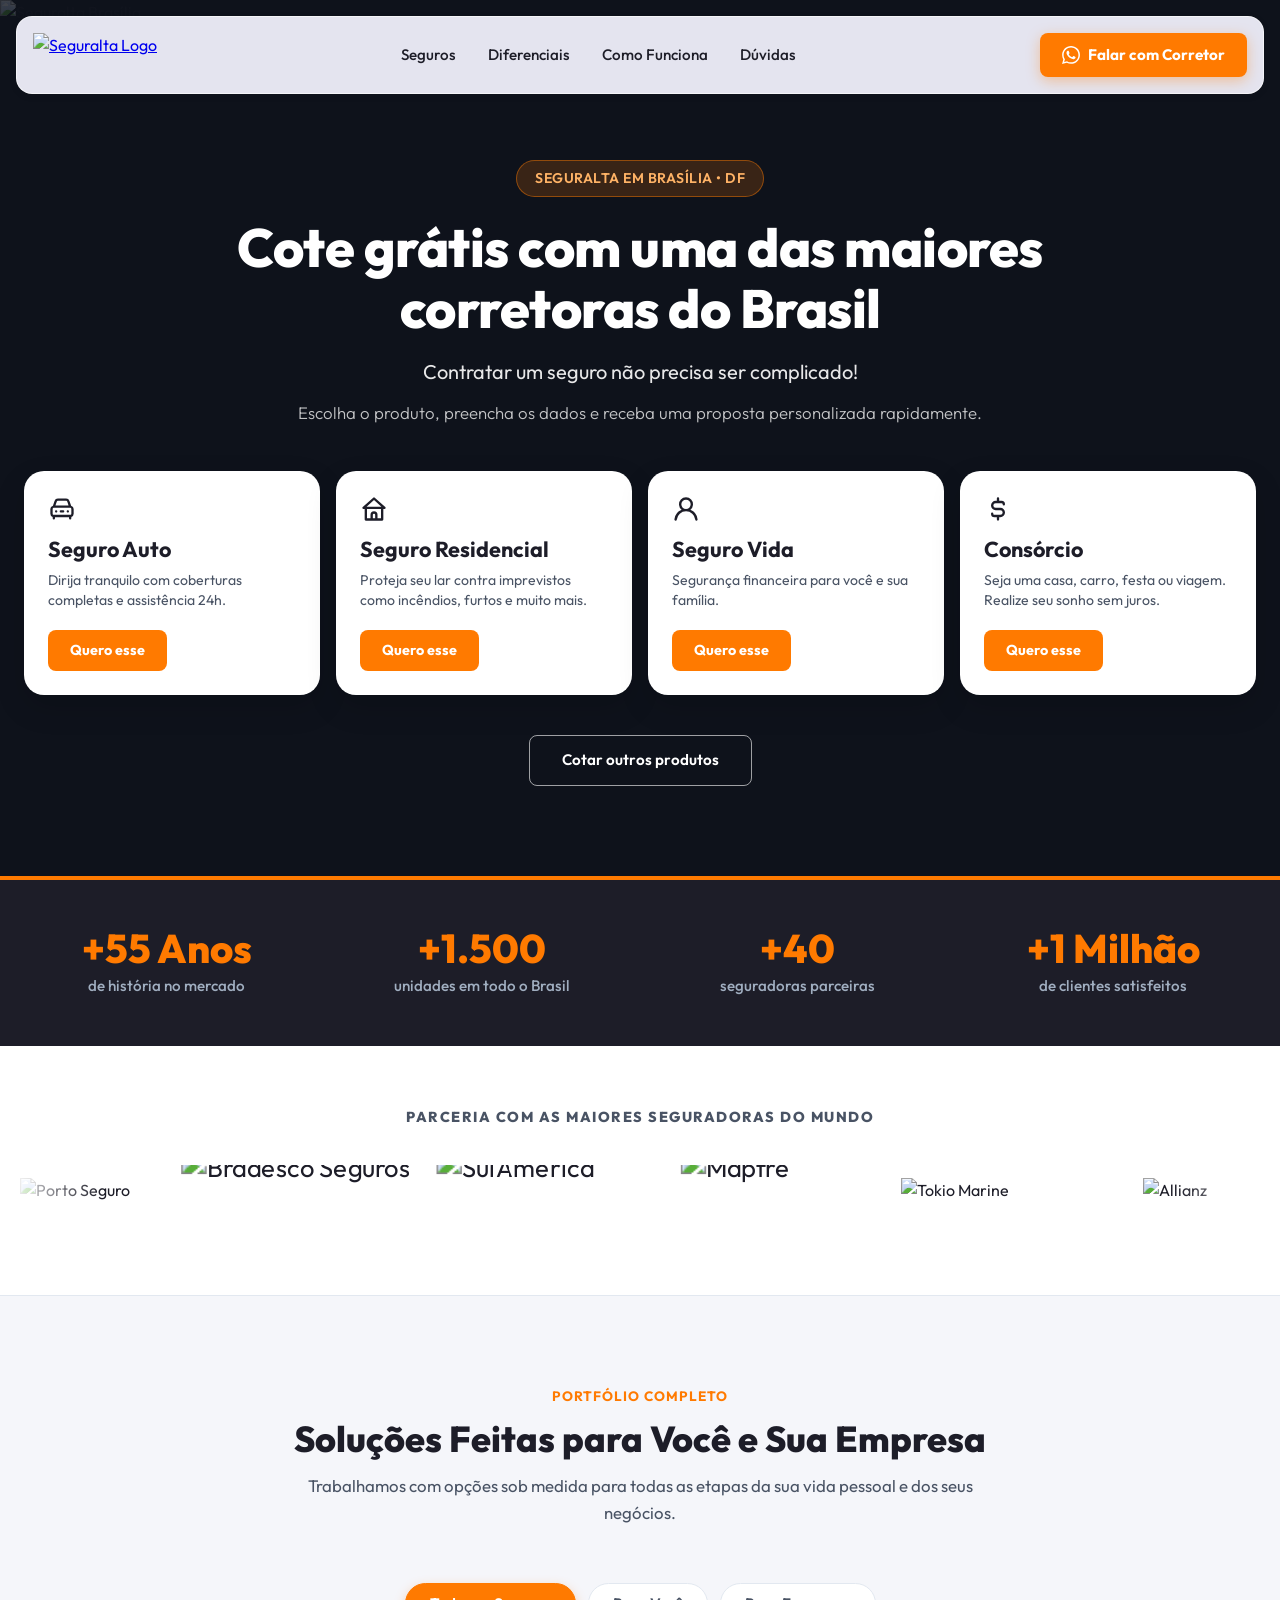
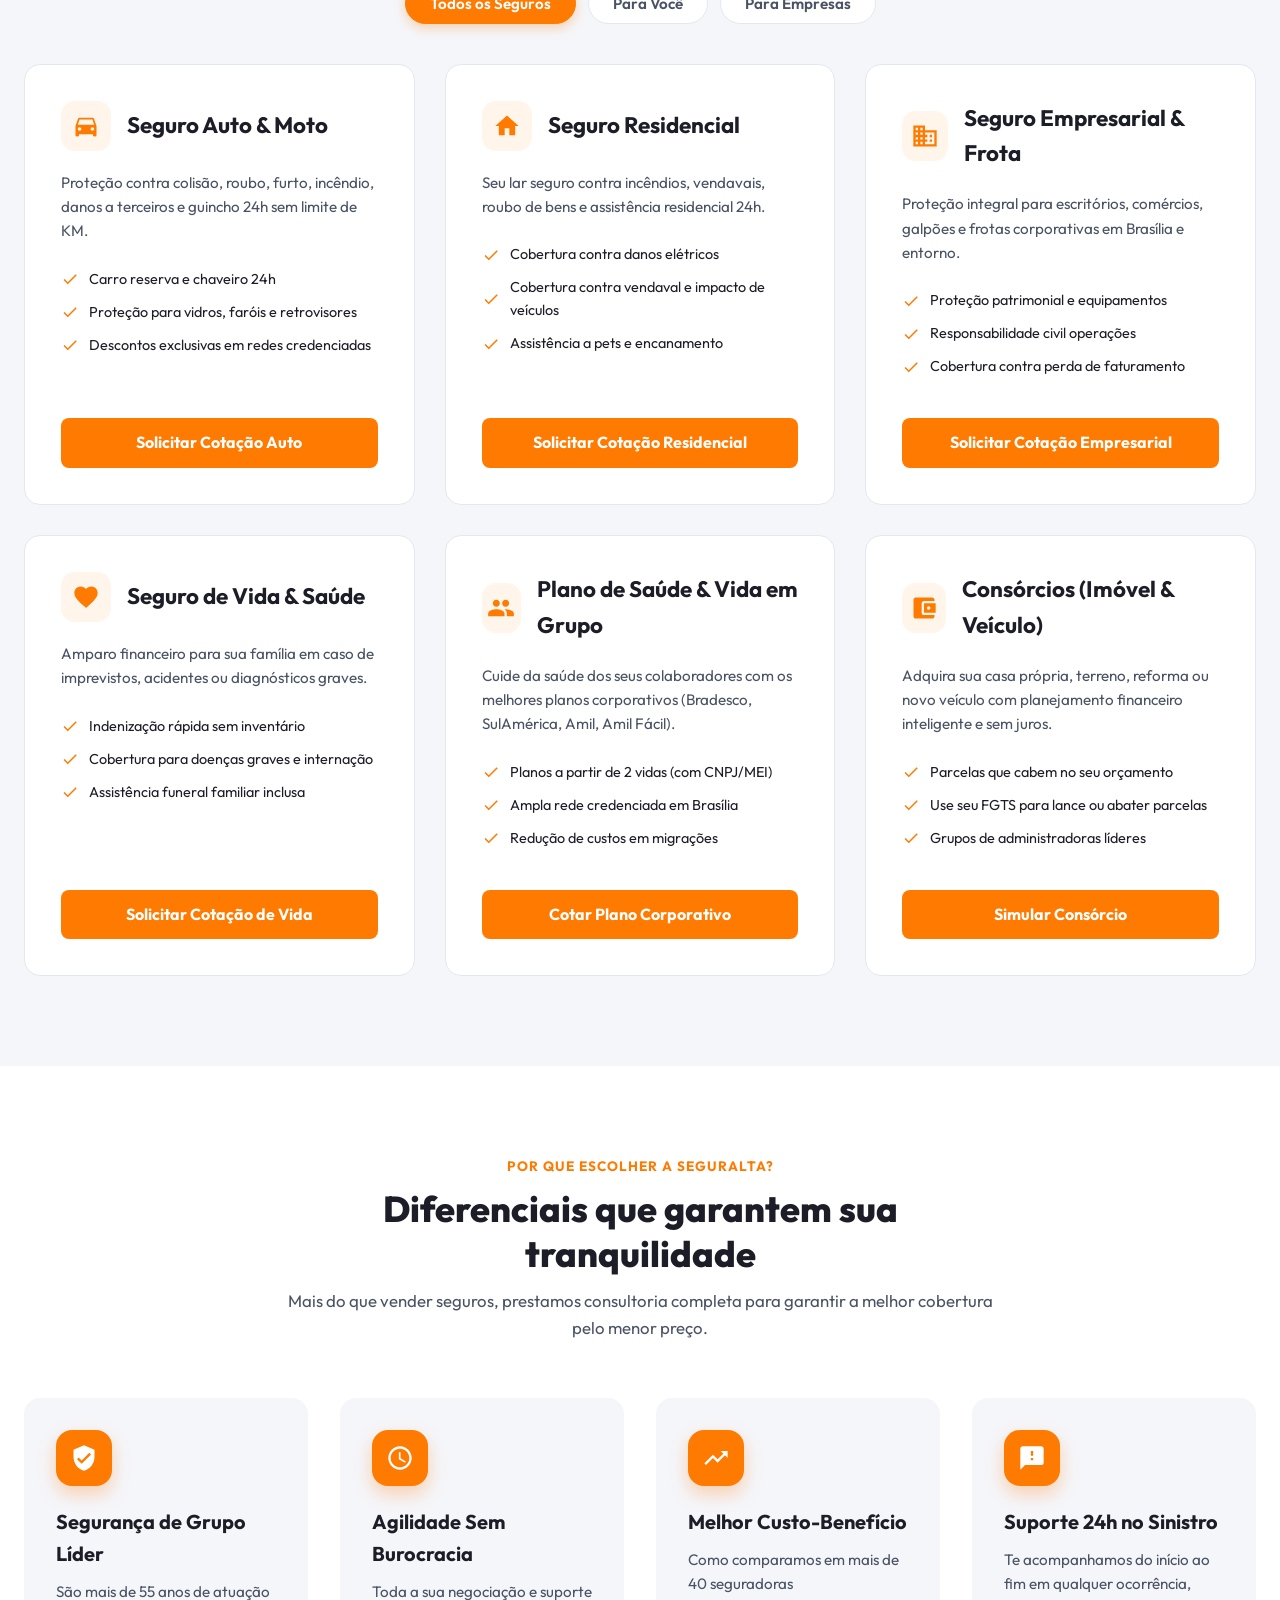
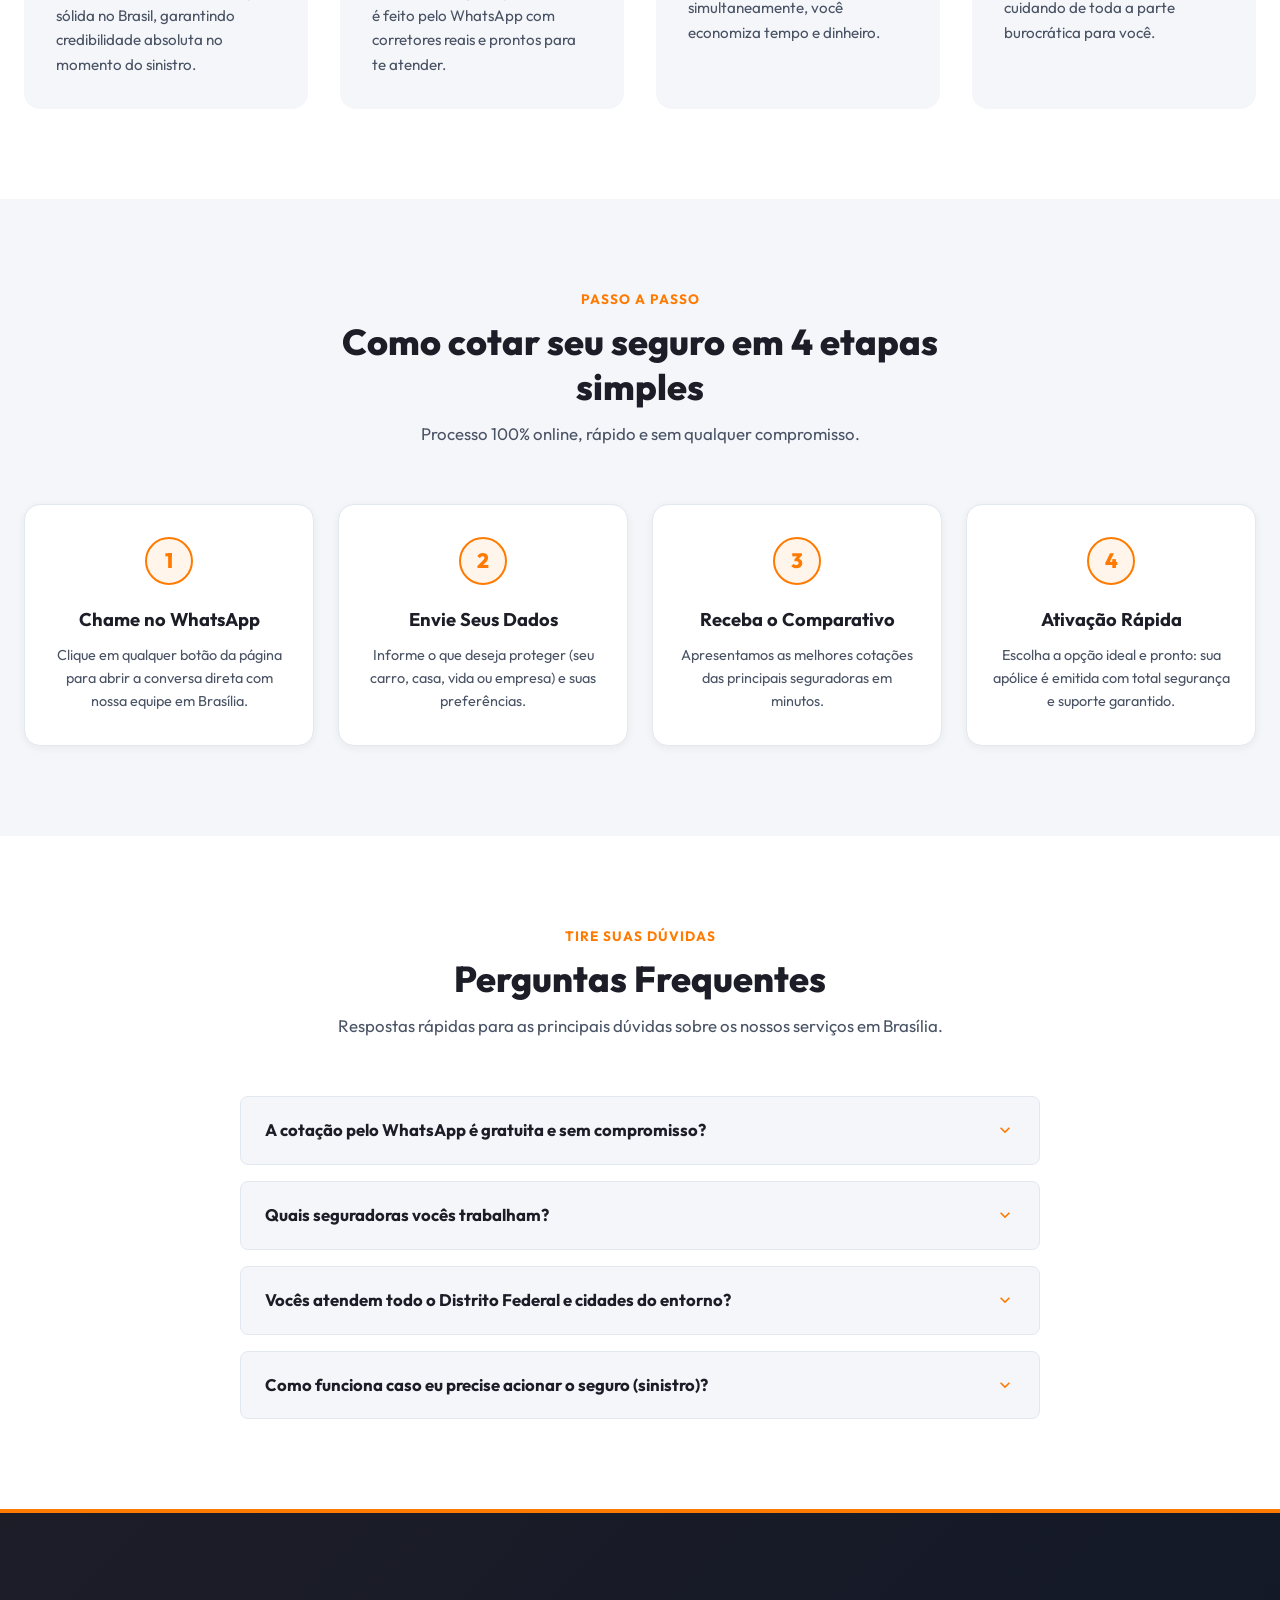
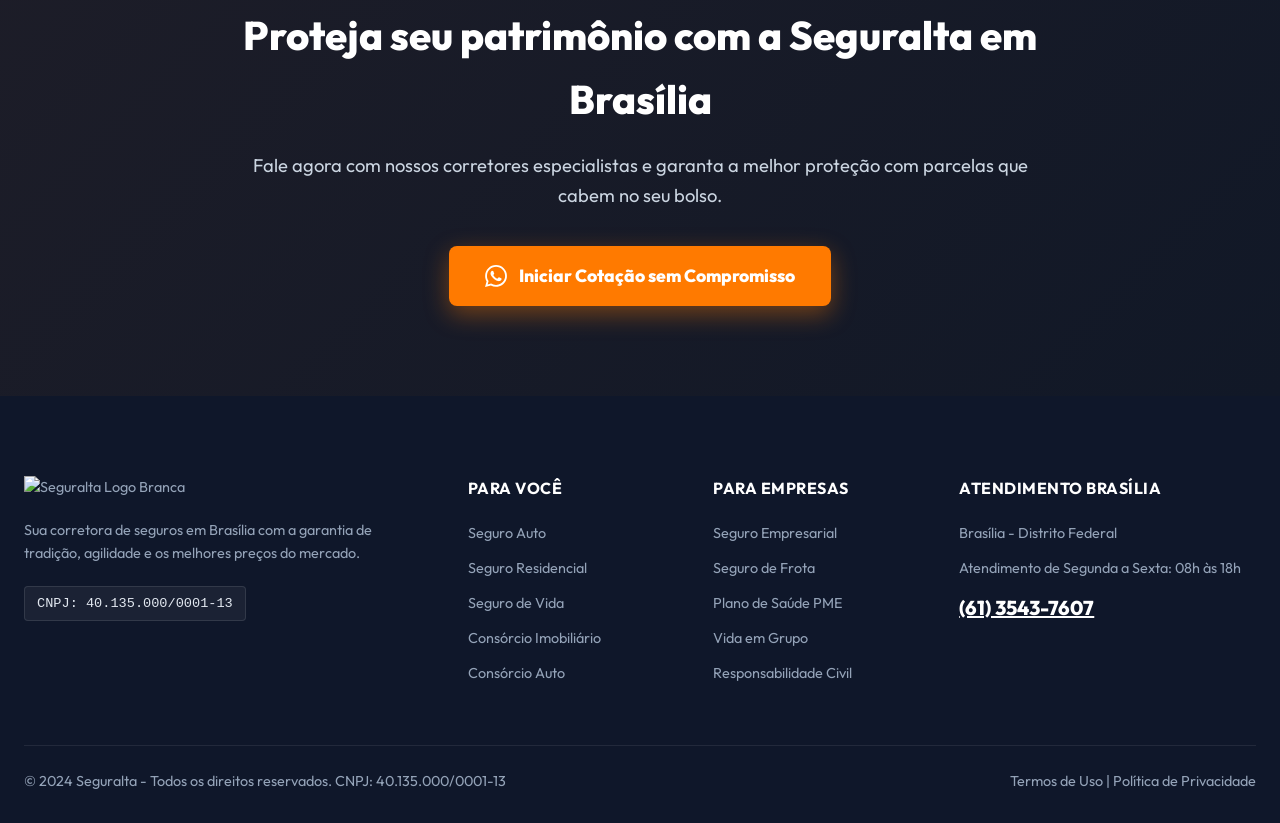
==== index.html @ a9698a1b "Landing page completa Seguralta Brasilia" ====
<!DOCTYPE html>
<html lang="pt-BR">
<head>
    <meta charset="UTF-8">
    <meta name="viewport" content="width=device-width, initial-scale=1.0">
    <title>Seguralta Brasília | Cotação Grátis de Seguros & Consórcios</title>
    <meta name="description" content="Seguralta em Brasília - Soluções em Seguro Auto, Residencial, Vida, Empresarial e Consórcios. Compare propostas das 40 maiores seguradoras do país. CNPJ 40.135.000/0001-13.">
    <link rel="stylesheet" href="styles.css">
    <link rel="icon" href="https://seguralta.com.br/favicon.ico" type="image/x-icon">
</head>
<body>

    <!-- Header -->
    <header>
        <div class="header-inner container">
            <a href="#" class="logo" aria-label="Seguralta Brasília Home">
                <img src="https://seguralta.com.br/_next/static/media/seguralta-logo.3aa74fc7.svg" alt="Seguralta Logo">
            </a>

            <nav>
                <ul class="nav-links">
                    <li><a href="#solucoes">Seguros</a></li>
                    <li><a href="#diferenciais">Diferenciais</a></li>
                    <li><a href="#como-funciona">Como Funciona</a></li>
                    <li><a href="#faq">Dúvidas</a></li>
                </ul>
            </nav>

            <div class="header-actions">
                <a href="https://wa.me/556135437607" class="btn-whatsapp-header" target="_blank" rel="noopener noreferrer">
                    <svg width="18" height="18" viewBox="0 0 24 24" fill="currentColor">
                        <path d="M.057 24l1.687-6.163c-1.041-1.804-1.588-3.849-1.587-5.946.003-6.556 5.338-11.891 11.893-11.891 3.181.001 6.167 1.24 8.413 3.488 2.245 2.248 3.481 5.236 3.48 8.414-.003 6.557-5.338 11.892-11.893 11.892-1.99-.001-3.951-.5-5.688-1.448l-6.305 1.654zm6.597-3.807c1.676.995 3.276 1.591 5.392 1.592 5.448 0 9.886-4.434 9.889-9.885.002-5.462-4.415-9.89-9.881-9.892-5.452 0-9.887 4.434-9.889 9.884-.001 2.225.651 3.891 1.746 5.634l-.999 3.648 3.742-.981zm11.387-5.464c-.074-.124-.272-.198-.57-.347-.297-.149-1.758-.868-2.031-.967-.272-.099-.47-.149-.669.149-.198.297-.768.967-.941 1.165-.173.198-.347.223-.644.074-.297-.149-1.255-.462-2.39-1.475-.883-.788-1.48-1.761-1.653-2.059-.173-.297-.018-.458.13-.606.134-.133.297-.347.446-.521.151-.172.2-.296.3-.495.099-.198.05-.372-.025-.521-.075-.148-.669-1.611-.916-2.206-.242-.579-.487-.501-.669-.51l-.57-.01c-.198 0-.52.074-.792.372s-1.04 1.016-1.04 2.479 1.065 2.876 1.213 3.074c.149.198 2.095 3.2 5.076 4.487.709.306 1.263.489 1.694.626.712.226 1.36.194 1.872.118.572-.085 1.758-.719 2.006-1.413.248-.695.248-1.29.173-1.414z"/>
                    </svg>
                    Falar com Corretor
                </a>

                <button class="mobile-menu-btn" aria-label="Abrir Menu">
                    <svg width="24" height="24" viewBox="0 0 24 24" fill="currentColor">
                        <path d="M3 18h18v-2H3v2zm0-5h18v-2H3v2zm0-7v2h18V6H3z"/>
                    </svg>
                </button>
            </div>
        </div>
    </header>

    <main>
        <!-- Hero Section -->
        <section class="hero">
            <img class="hero-bg-img" src="https://www.datocms-assets.com/142492/1741355599-hero-home.png?fit=crop&q=60&w=1600" alt="Seguralta Brasília">
            <div class="hero-gradient-overlay"></div>

            <div class="container">
                <div class="hero-badge">
                    <span>Seguralta em Brasília • DF</span>
                </div>

                <h1>Cote grátis com uma das maiores corretoras do Brasil</h1>
                <p class="hero-subtitle">Contratar um seguro não precisa ser complicado!</p>
                <p class="hero-subtext">Escolha o produto, preencha os dados e receba uma proposta personalizada rapidamente.</p>

                <!-- 4 Hero Cards in a Single Row -->
                <div class="hero-cards-grid">
                    
                    <!-- Card 1: Seguro Auto -->
                    <div class="card-item">
                        <div>
                            <svg class="card-icon-svg" viewBox="0 0 24 24" fill="currentColor">
                                <path d="M6.62,13.08a.9.9,0,0,0-.54.54,1,1,0,0,0,1.3,1.3,1.15,1.15,0,0,0,.33-.21,1.15,1.15,0,0,0,.21-.33A.84.84,0,0,0,8,14a1.05,1.05,0,0,0-.29-.71A1,1,0,0,0,6.62,13.08Zm13.14-4L18.4,5.05a3,3,0,0,0-2.84-2H8.44A3,3,0,0,0,5.6,5.05L4.24,9.11A3,3,0,0,0,2,12v4a3,3,0,0,0,2,2.82V20a1,1,0,0,0,2,0V19H18v1a1,1,0,0,0,2,0V18.82A3,3,0,0,0,22,16V12A3,3,0,0,0,19.76,9.11ZM7.49,5.68A1,1,0,0,1,8.44,5h7.12a1,1,0,0,1,1,.68L17.61,9H6.39ZM20,16a1,1,0,0,1-1,1H5a1,1,0,0,1-1-1V12a1,1,0,0,1,1-1H19a1,1,0,0,1,1,1Zm-3.38-2.92a.9.9,0,0,0-.54.54,1,1,0,0,0,1.3,1.3.9.9,0,0,0,.54-.54A.84.84,0,0,0,18,14a1.05,1.05,0,0,0-.29-.71A1,1,0,0,0,16.62,13.08ZM13,13H11a1,1,0,0,0,0,2h2a1,1,0,0,0,0-2Z"></path>
                            </svg>
                            <h3>Seguro Auto</h3>
                            <p>Dirija tranquilo com coberturas completas e assistência 24h.</p>
                        </div>
                        <a href="https://wa.me/556135437607" class="btn-quero-esse" target="_blank" rel="noopener noreferrer">Quero esse</a>
                    </div>

                    <!-- Card 2: Seguro Residencial -->
                    <div class="card-item">
                        <div>
                            <svg class="card-icon-svg" viewBox="0 0 24 24" fill="currentColor">
                                <path d="M21.66,10.25l-9-8a1,1,0,0,0-1.32,0l-9,8a1,1,0,0,0-.27,1.11A1,1,0,0,0,3,12H4v9a1,1,0,0,0,1,1H19a1,1,0,0,0,1-1V12h1a1,1,0,0,0,.93-.64A1,1,0,0,0,21.66,10.25ZM13,20H11V17a1,1,0,0,1,2,0Zm5,0H15V17a3,3,0,0,0-6,0v3H6V12H18ZM5.63,10,12,4.34,18.37,10Z"></path>
                            </svg>
                            <h3>Seguro Residencial</h3>
                            <p>Proteja seu lar contra imprevistos como incêndios, furtos e muito mais.</p>
                        </div>
                        <a href="https://wa.me/556135437607" class="btn-quero-esse" target="_blank" rel="noopener noreferrer">Quero esse</a>
                    </div>

                    <!-- Card 3: Seguro Vida -->
                    <div class="card-item">
                        <div>
                            <svg class="card-icon-svg" viewBox="0 0 24 24" fill="currentColor">
                                <path d="M15.71,12.71a6,6,0,1,0-7.42,0,10,10,0,0,0-6.22,8.18,1,1,0,0,0,2,.22,8,8,0,0,1,15.9,0,1,1,0,0,0,1,.89h.11a1,1,0,0,0,.88-1.1A10,10,0,0,0,15.71,12.71ZM12,12a4,4,0,1,1,4-4A4,4,0,0,1,12,12Z"></path>
                            </svg>
                            <h3>Seguro Vida</h3>
                            <p>Segurança financeira para você e sua família.</p>
                        </div>
                        <a href="https://wa.me/556135437607" class="btn-quero-esse" target="_blank" rel="noopener noreferrer">Quero esse</a>
                    </div>

                    <!-- Card 4: Consórcio -->
                    <div class="card-item">
                        <div>
                            <svg class="card-icon-svg" viewBox="0 0 24 24" fill="currentColor">
                                <path d="M14,11H10a2,2,0,0,1,0-4h5a1,1,0,0,1,1,1,1,1,0,0,0,2,0,3,3,0,0,0-3-3H13V3a1,1,0,0,0-2,0V5H10a4,4,0,0,0,0,8h4a2,2,0,0,1,0,4H9a1,1,0,0,1-1-1,1,1,0,0,0-2,0,3,3,0,0,0,3,3h2v2a1,1,0,0,0,2,0V19h1a4,4,0,0,0,0-8Z"></path>
                            </svg>
                            <h3>Consórcio</h3>
                            <p>Seja uma casa, carro, festa ou viagem. Realize seu sonho sem juros.</p>
                        </div>
                        <a href="https://wa.me/556135437607" class="btn-quero-esse" target="_blank" rel="noopener noreferrer">Quero esse</a>
                    </div>

                </div>

                <div class="hero-actions">
                    <a href="https://wa.me/556135437607" class="btn-hero-outline" target="_blank" rel="noopener noreferrer">Cotar outros produtos</a>
                </div>
            </div>
        </section>

        <!-- Stats Section -->
        <section class="stats-banner">
            <div class="container">
                <div class="stats-grid">
                    <div>
                        <div class="stat-number">+55 Anos</div>
                        <div class="stat-label">de história no mercado</div>
                    </div>
                    <div>
                        <div class="stat-number">+1.500</div>
                        <div class="stat-label">unidades em todo o Brasil</div>
                    </div>
                    <div>
                        <div class="stat-number">+40</div>
                        <div class="stat-label">seguradoras parceiras</div>
                    </div>
                    <div>
                        <div class="stat-number">+1 Milhão</div>
                        <div class="stat-label">de clientes satisfeitos</div>
                    </div>
                </div>
            </div>
        </section>

        <!-- Insurers Partner Bar (Optical Size Normalized Marquee) -->
        <section class="insurers-section">
            <div class="container">
                <div class="insurers-title">PARCERIA COM AS MAIORES SEGURADORAS DO MUNDO</div>
            </div>

            <div class="marquee-wrapper">
                <div class="marquee-track">
                    <!-- Set 1 -->
                    <div class="insurer-logo-item">
                        <img src="https://encrypted-tbn0.gstatic.com/images?q=tbn:ANd9GcQwmg4rhW6-Ab8G3N8do08NBAN-cj4x7WewcEfzEIEX1w&s=10" alt="Porto Seguro">
                    </div>
                    <div class="insurer-logo-item">
                        <img class="logo-scale-lg" src="https://revistaapolice.com.br/wp-content/uploads/2024/02/bradesco-seguros-logo-0-1-e1753977526998.png" alt="Bradesco Seguros">
                    </div>
                    <div class="insurer-logo-item">
                        <img class="logo-scale-lg" src="https://play-lh.googleusercontent.com/IG45lnYH8Fe54wDcT3fOwc6-VXc2HbkIDltcOBjOq0Mrdm4PldUKeoa2RZ2Q7a0C7mCd" alt="SulAmérica">
                    </div>
                    <div class="insurer-logo-item">
                        <img class="logo-scale-lg" src="https://www.mapfre.com.br/media/Logo-MAPFRE-5.png" alt="Mapfre">
                    </div>
                    <div class="insurer-logo-item">
                        <img src="https://encrypted-tbn0.gstatic.com/images?q=tbn:ANd9GcTU7JHD39o5uDR2Vex0I0d12i7GuUkVNMSgrCL1cYjRJ_wHV0e3KC2_8hph&s=10" alt="Tokio Marine">
                    </div>
                    <div class="insurer-logo-item">
                        <img src="https://www.allianz.com.br/content/dam/onemarketing/system/AZ_Logo_Twitter_438x220px.png" alt="Allianz">
                    </div>
                    <div class="insurer-logo-item">
                        <img src="https://upload.wikimedia.org/wikipedia/commons/0/05/HDI_Seguros_Brasil_-_Logo_2020.png" alt="HDI Seguros">
                    </div>
                    <div class="insurer-logo-item">
                        <img class="logo-scale-sm" src="https://www.azulseguros.com.br/wp-content/uploads/2023/04/azul-seguros.png" alt="Azul Seguros">
                    </div>
                    <div class="insurer-logo-item">
                        <img src="https://encrypted-tbn0.gstatic.com/images?q=tbn:ANd9GcTsU5Ijsvx7AGrSDzqJdU3lfsoAlvZUbbXcpEkdtB7tqBvobgXLMyikBtSZ&s=10" alt="Liberty Seguros">
                    </div>

                    <!-- Set 2 (Duplicated for infinite seamless marquee) -->
                    <div class="insurer-logo-item">
                        <img src="https://encrypted-tbn0.gstatic.com/images?q=tbn:ANd9GcQwmg4rhW6-Ab8G3N8do08NBAN-cj4x7WewcEfzEIEX1w&s=10" alt="Porto Seguro">
                    </div>
                    <div class="insurer-logo-item">
                        <img class="logo-scale-lg" src="https://revistaapolice.com.br/wp-content/uploads/2024/02/bradesco-seguros-logo-0-1-e1753977526998.png" alt="Bradesco Seguros">
                    </div>
                    <div class="insurer-logo-item">
                        <img class="logo-scale-lg" src="https://play-lh.googleusercontent.com/IG45lnYH8Fe54wDcT3fOwc6-VXc2HbkIDltcOBjOq0Mrdm4PldUKeoa2RZ2Q7a0C7mCd" alt="SulAmérica">
                    </div>
                    <div class="insurer-logo-item">
                        <img class="logo-scale-lg" src="https://www.mapfre.com.br/media/Logo-MAPFRE-5.png" alt="Mapfre">
                    </div>
                    <div class="insurer-logo-item">
                        <img src="https://encrypted-tbn0.gstatic.com/images?q=tbn:ANd9GcTU7JHD39o5uDR2Vex0I0d12i7GuUkVNMSgrCL1cYjRJ_wHV0e3KC2_8hph&s=10" alt="Tokio Marine">
                    </div>
                    <div class="insurer-logo-item">
                        <img src="https://www.allianz.com.br/content/dam/onemarketing/system/AZ_Logo_Twitter_438x220px.png" alt="Allianz">
                    </div>
                    <div class="insurer-logo-item">
                        <img src="https://upload.wikimedia.org/wikipedia/commons/0/05/HDI_Seguros_Brasil_-_Logo_2020.png" alt="HDI Seguros">
                    </div>
                    <div class="insurer-logo-item">
                        <img class="logo-scale-sm" src="https://www.azulseguros.com.br/wp-content/uploads/2023/04/azul-seguros.png" alt="Azul Seguros">
                    </div>
                    <div class="insurer-logo-item">
                        <img src="https://encrypted-tbn0.gstatic.com/images?q=tbn:ANd9GcTsU5Ijsvx7AGrSDzqJdU3lfsoAlvZUbbXcpEkdtB7tqBvobgXLMyikBtSZ&s=10" alt="Liberty Seguros">
                    </div>
                </div>
            </div>
        </section>

        <!-- Solutions Catalog -->
        <section id="solucoes" class="solutions-section">
            <div class="container">
                <div class="section-header">
                    <span class="section-tag">Portfólio Completo</span>
                    <h2>Soluções Feitas para Você e Sua Empresa</h2>
                    <p>Trabalhamos com opções sob medida para todas as etapas da sua vida pessoal e dos seus negócios.</p>
                </div>

                <div class="solutions-tabs">
                    <button class="tab-btn active" data-filter="all">Todos os Seguros</button>
                    <button class="tab-btn" data-filter="voce">Para Você</button>
                    <button class="tab-btn" data-filter="empresa">Para Empresas</button>
                </div>

                <div class="solutions-grid">
                    
                    <!-- Solution 1 -->
                    <div class="solution-card" data-category="voce">
                        <div class="sol-head">
                            <div class="sol-icon">
                                <svg viewBox="0 0 24 24"><path d="M18.92 6.01C18.72 5.42 18.16 5 17.5 5h-11c-.66 0-1.21.42-1.42 1.01L3 12v8c0 .55.45 1 1 1h1c.55 0 1-.45 1-1v-1h12v1c0 .55.45 1 1 1h1c.55 0 1-.45 1-1v-8l-2.08-5.99zM6.5 16c-.83 0-1.5-.67-1.5-1.5S5.67 13 6.5 13s1.5.67 1.5 1.5S7.33 16 6.5 16zm11 0c-.83 0-1.5-.67-1.5-1.5s.67-1.5 1.5-1.5 1.5.67 1.5 1.5-.67 1.5-1.5 1.5zM5 11l1.5-4.5h11L19 11H5z"/></svg>
                            </div>
                            <h3>Seguro Auto & Moto</h3>
                        </div>
                        <p>Proteção contra colisão, roubo, furto, incêndio, danos a terceiros e guincho 24h sem limite de KM.</p>
                        <ul class="solution-features">
                            <li><svg viewBox="0 0 24 24"><path d="M9 16.17L4.83 12l-1.42 1.41L9 19 21 7l-1.41-1.41z"/></svg> Carro reserva e chaveiro 24h</li>
                            <li><svg viewBox="0 0 24 24"><path d="M9 16.17L4.83 12l-1.42 1.41L9 19 21 7l-1.41-1.41z"/></svg> Proteção para vidros, faróis e retrovisores</li>
                            <li><svg viewBox="0 0 24 24"><path d="M9 16.17L4.83 12l-1.42 1.41L9 19 21 7l-1.41-1.41z"/></svg> Descontos exclusivas em redes credenciadas</li>
                        </ul>
                        <a href="https://wa.me/556135437607" class="btn-sol-cta" target="_blank" rel="noopener noreferrer">Solicitar Cotação Auto</a>
                    </div>

                    <!-- Solution 2 -->
                    <div class="solution-card" data-category="voce">
                        <div class="sol-head">
                            <div class="sol-icon">
                                <svg viewBox="0 0 24 24"><path d="M10 20v-6h4v6h5v-8h3L12 3 2 12h3v8z"/></svg>
                            </div>
                            <h3>Seguro Residencial</h3>
                        </div>
                        <p>Seu lar seguro contra incêndios, vendavais, roubo de bens e assistência residencial 24h.</p>
                        <ul class="solution-features">
                            <li><svg viewBox="0 0 24 24"><path d="M9 16.17L4.83 12l-1.42 1.41L9 19 21 7l-1.41-1.41z"/></svg> Cobertura contra danos elétricos</li>
                            <li><svg viewBox="0 0 24 24"><path d="M9 16.17L4.83 12l-1.42 1.41L9 19 21 7l-1.41-1.41z"/></svg> Cobertura contra vendaval e impacto de veículos</li>
                            <li><svg viewBox="0 0 24 24"><path d="M9 16.17L4.83 12l-1.42 1.41L9 19 21 7l-1.41-1.41z"/></svg> Assistência a pets e encanamento</li>
                        </ul>
                        <a href="https://wa.me/556135437607" class="btn-sol-cta" target="_blank" rel="noopener noreferrer">Solicitar Cotação Residencial</a>
                    </div>

                    <!-- Solution 3 -->
                    <div class="solution-card" data-category="empresa">
                        <div class="sol-head">
                            <div class="sol-icon">
                                <svg viewBox="0 0 24 24"><path d="M12 7V3H2v18h20V7H12zM6 19H4v-2h2v2zm0-4H4v-2h2v2zm0-4H4V9h2v2zm0-4H4V5h2v2zm4 12H8v-2h2v2zm0-4H8v-2h2v2zm0-4H8V9h2v2zm0-4H8V5h2v2zm10 12h-8v-2h2v-2h-2v-2h2v-2h-2V9h8v10zm-2-8h-2v2h2v-2zm0 4h-2v2h2v-2z"/></svg>
                            </div>
                            <h3>Seguro Empresarial & Frota</h3>
                        </div>
                        <p>Proteção integral para escritórios, comércios, galpões e frotas corporativas em Brasília e entorno.</p>
                        <ul class="solution-features">
                            <li><svg viewBox="0 0 24 24"><path d="M9 16.17L4.83 12l-1.42 1.41L9 19 21 7l-1.41-1.41z"/></svg> Proteção patrimonial e equipamentos</li>
                            <li><svg viewBox="0 0 24 24"><path d="M9 16.17L4.83 12l-1.42 1.41L9 19 21 7l-1.41-1.41z"/></svg> Responsabilidade civil operações</li>
                            <li><svg viewBox="0 0 24 24"><path d="M9 16.17L4.83 12l-1.42 1.41L9 19 21 7l-1.41-1.41z"/></svg> Cobertura contra perda de faturamento</li>
                        </ul>
                        <a href="https://wa.me/556135437607" class="btn-sol-cta" target="_blank" rel="noopener noreferrer">Solicitar Cotação Empresarial</a>
                    </div>

                    <!-- Solution 4 -->
                    <div class="solution-card" data-category="voce">
                        <div class="sol-head">
                            <div class="sol-icon">
                                <svg viewBox="0 0 24 24"><path d="M12 21.35l-1.45-1.32C5.4 15.36 2 12.28 2 8.5 2 5.42 4.42 3 7.5 3c1.74 0 3.41.81 4.5 2.09C13.09 3.81 14.76 3 16.5 3 19.58 3 22 5.42 22 8.5c0 3.78-3.4 6.86-8.55 11.54L12 21.35z"/></svg>
                            </div>
                            <h3>Seguro de Vida & Saúde</h3>
                        </div>
                        <p>Amparo financeiro para sua família em caso de imprevistos, acidentes ou diagnósticos graves.</p>
                        <ul class="solution-features">
                            <li><svg viewBox="0 0 24 24"><path d="M9 16.17L4.83 12l-1.42 1.41L9 19 21 7l-1.41-1.41z"/></svg> Indenização rápida sem inventário</li>
                            <li><svg viewBox="0 0 24 24"><path d="M9 16.17L4.83 12l-1.42 1.41L9 19 21 7l-1.41-1.41z"/></svg> Cobertura para doenças graves e internação</li>
                            <li><svg viewBox="0 0 24 24"><path d="M9 16.17L4.83 12l-1.42 1.41L9 19 21 7l-1.41-1.41z"/></svg> Assistência funeral familiar inclusa</li>
                        </ul>
                        <a href="https://wa.me/556135437607" class="btn-sol-cta" target="_blank" rel="noopener noreferrer">Solicitar Cotação de Vida</a>
                    </div>

                    <!-- Solution 5 -->
                    <div class="solution-card" data-category="empresa">
                        <div class="sol-head">
                            <div class="sol-icon">
                                <svg viewBox="0 0 24 24"><path d="M16 11c1.66 0 2.99-1.34 2.99-3S17.66 5 16 5c-1.66 0-3 1.34-3 3s1.34 3 3 3zm-8 0c1.66 0 2.99-1.34 2.99-3S9.66 5 8 5C6.34 5 5 6.34 5 8s1.34 3 3 3zm0 2c-2.33 0-7 1.17-7 3.5V19h14v-2.5c0-2.33-4.67-3.5-7-3.5zm8 0c-.29 0-.62.02-.97.05 1.16.84 1.97 1.97 1.97 3.45V19h6v-2.5c0-2.33-4.67-3.5-7-3.5z"/></svg>
                            </div>
                            <h3>Plano de Saúde & Vida em Grupo</h3>
                        </div>
                        <p>Cuide da saúde dos seus colaboradores com os melhores planos corporativos (Bradesco, SulAmérica, Amil, Amil Fácil).</p>
                        <ul class="solution-features">
                            <li><svg viewBox="0 0 24 24"><path d="M9 16.17L4.83 12l-1.42 1.41L9 19 21 7l-1.41-1.41z"/></svg> Planos a partir de 2 vidas (com CNPJ/MEI)</li>
                            <li><svg viewBox="0 0 24 24"><path d="M9 16.17L4.83 12l-1.42 1.41L9 19 21 7l-1.41-1.41z"/></svg> Ampla rede credenciada em Brasília</li>
                            <li><svg viewBox="0 0 24 24"><path d="M9 16.17L4.83 12l-1.42 1.41L9 19 21 7l-1.41-1.41z"/></svg> Redução de custos em migrações</li>
                        </ul>
                        <a href="https://wa.me/556135437607" class="btn-sol-cta" target="_blank" rel="noopener noreferrer">Cotar Plano Corporativo</a>
                    </div>

                    <!-- Solution 6 -->
                    <div class="solution-card" data-category="voce">
                        <div class="sol-head">
                            <div class="sol-icon">
                                <svg viewBox="0 0 24 24"><path d="M21 18v1c0 1.1-.9 2-2 2H5c-1.11 0-2-.9-2-2V5c0-1.1.89-2 2-2h14c1.1 0 2 .9 2 2v1h-9c-1.11 0-2 .9-2 2v8c0 1.1.89 2 2 2h9zm-9-2h10V8H12v8zm4-2.5c-.83 0-1.5-.67-1.5-1.5s.67-1.5 1.5-1.5 1.5.67 1.5 1.5-.67 1.5-1.5 1.5z"/></svg>
                            </div>
                            <h3>Consórcios (Imóvel & Veículo)</h3>
                        </div>
                        <p>Adquira sua casa própria, terreno, reforma ou novo veículo com planejamento financeiro inteligente e sem juros.</p>
                        <ul class="solution-features">
                            <li><svg viewBox="0 0 24 24"><path d="M9 16.17L4.83 12l-1.42 1.41L9 19 21 7l-1.41-1.41z"/></svg> Parcelas que cabem no seu orçamento</li>
                            <li><svg viewBox="0 0 24 24"><path d="M9 16.17L4.83 12l-1.42 1.41L9 19 21 7l-1.41-1.41z"/></svg> Use seu FGTS para lance ou abater parcelas</li>
                            <li><svg viewBox="0 0 24 24"><path d="M9 16.17L4.83 12l-1.42 1.41L9 19 21 7l-1.41-1.41z"/></svg> Grupos de administradoras líderes</li>
                        </ul>
                        <a href="https://wa.me/556135437607" class="btn-sol-cta" target="_blank" rel="noopener noreferrer">Simular Consórcio</a>
                    </div>

                </div>
            </div>
        </section>

        <!-- Why Seguralta Section -->
        <section id="diferenciais" class="why-section">
            <div class="container">
                <div class="section-header">
                    <span class="section-tag">Por Que Escolher a Seguralta?</span>
                    <h2>Diferenciais que garantem sua tranquilidade</h2>
                    <p>Mais do que vender seguros, prestamos consultoria completa para garantir a melhor cobertura pelo menor preço.</p>
                </div>

                <div class="why-grid">
                    <div class="why-card">
                        <div class="why-icon">
                            <svg viewBox="0 0 24 24"><path d="M12 1L3 5v6c0 5.55 3.84 10.74 9 12 5.16-1.26 9-6.45 9-12V5l-9-4zm-2 16l-4-4 1.41-1.41L10 14.17l6.59-6.59L18 9l-8 8z"/></svg>
                        </div>
                        <h3>Segurança de Grupo Líder</h3>
                        <p>São mais de 55 anos de atuação sólida no Brasil, garantindo credibilidade absoluta no momento do sinistro.</p>
                    </div>

                    <div class="why-card">
                        <div class="why-icon">
                            <svg viewBox="0 0 24 24"><path d="M11.99 2C6.47 2 2 6.48 2 12s4.47 10 9.99 10C17.52 22 22 17.52 22 12S17.52 2 11.99 2zM12 20c-4.42 0-8-3.58-8-8s3.58-8 8-8 8 3.58 8 8-3.58 8-8 8zm.5-13H11v6l5.25 3.15.75-1.23-4.5-2.67z"/></svg>
                        </div>
                        <h3>Agilidade Sem Burocracia</h3>
                        <p>Toda a sua negociação e suporte é feito pelo WhatsApp com corretores reais e prontos para te atender.</p>
                    </div>

                    <div class="why-card">
                        <div class="why-icon">
                            <svg viewBox="0 0 24 24"><path d="M16 6l2.29 2.29-4.88 4.88-4-4L2 16.59 3.41 18l6-6 4 4 6.3-6.29L22 12V6z"/></svg>
                        </div>
                        <h3>Melhor Custo-Benefício</h3>
                        <p>Como comparamos em mais de 40 seguradoras simultaneamente, você economiza tempo e dinheiro.</p>
                    </div>

                    <div class="why-card">
                        <div class="why-icon">
                            <svg viewBox="0 0 24 24"><path d="M20 2H4c-1.1 0-1.99.9-1.99 2L2 22l4-4h14c1.1 0 2-.9 2-2V4c0-1.1-.9-2-2-2zm-7 12h-2v-2h2v2zm0-4h-2V6h2v4z"/></svg>
                        </div>
                        <h3>Suporte 24h no Sinistro</h3>
                        <p>Te acompanhamos do início ao fim em qualquer ocorrência, cuidando de toda a parte burocrática para você.</p>
                    </div>
                </div>
            </div>
        </section>

        <!-- Process Section -->
        <section id="como-funciona" class="process-section">
            <div class="container">
                <div class="section-header">
                    <span class="section-tag">Passo a Passo</span>
                    <h2>Como cotar seu seguro em 4 etapas simples</h2>
                    <p>Processo 100% online, rápido e sem qualquer compromisso.</p>
                </div>

                <div class="process-grid">
                    <div class="process-step">
                        <div class="step-num">1</div>
                        <h3>Chame no WhatsApp</h3>
                        <p>Clique em qualquer botão da página para abrir a conversa direta com nossa equipe em Brasília.</p>
                    </div>

                    <div class="process-step">
                        <div class="step-num">2</div>
                        <h3>Envie Seus Dados</h3>
                        <p>Informe o que deseja proteger (seu carro, casa, vida ou empresa) e suas preferências.</p>
                    </div>

                    <div class="process-step">
                        <div class="step-num">3</div>
                        <h3>Receba o Comparativo</h3>
                        <p>Apresentamos as melhores cotações das principais seguradoras em minutos.</p>
                    </div>

                    <div class="process-step">
                        <div class="step-num">4</div>
                        <h3>Ativação Rápida</h3>
                        <p>Escolha a opção ideal e pronto: sua apólice é emitida com total segurança e suporte garantido.</p>
                    </div>
                </div>
            </div>
        </section>

        <!-- FAQ Section -->
        <section id="faq" class="faq-section">
            <div class="container">
                <div class="section-header">
                    <span class="section-tag">Tire Suas Dúvidas</span>
                    <h2>Perguntas Frequentes</h2>
                    <p>Respostas rápidas para as principais dúvidas sobre os nossos serviços em Brasília.</p>
                </div>

                <div class="faq-accordion">
                    <div class="faq-item">
                        <div class="faq-question">
                            <span>A cotação pelo WhatsApp é gratuita e sem compromisso?</span>
                            <svg viewBox="0 0 24 24"><path d="M7.41 8.59L12 13.17l4.59-4.58L18 10l-6 6-6-6z"/></svg>
                        </div>
                        <div class="faq-answer">
                            Sim! Todas as nossas cotações e consultorias são 100% gratuitas e sem qualquer obrigação de contratação. Você recebe os comparativos para analisar com calma.
                        </div>
                    </div>

                    <div class="faq-item">
                        <div class="faq-question">
                            <span>Quais seguradoras vocês trabalham?</span>
                            <svg viewBox="0 0 24 24"><path d="M7.41 8.59L12 13.17l4.59-4.58L18 10l-6 6-6-6z"/></svg>
                        </div>
                        <div class="faq-answer">
                            Trabalhamos com mais de 40 seguradoras líderes do mercado nacional e internacional, como Porto Seguro, Bradesco Seguros, SulAmérica, Mapfre, Tokio Marine, Allianz, HDI, Azul, entre outras.
                        </div>
                    </div>

                    <div class="faq-item">
                        <div class="faq-question">
                            <span>Vocês atendem todo o Distrito Federal e cidades do entorno?</span>
                            <svg viewBox="0 0 24 24"><path d="M7.41 8.59L12 13.17l4.59-4.58L18 10l-6 6-6-6z"/></svg>
                        </div>
                        <div class="faq-answer">
                            Com certeza! Atendemos todas as regiões administrativas do DF (Plano Piloto, Taguatinga, Águas Claras, Sudoeste, Lago Sul/Norte, etc.) e também cidades do Entorno com o mesmo padrão de excelência.
                        </div>
                    </div>

                    <div class="faq-item">
                        <div class="faq-question">
                            <span>Como funciona caso eu precise acionar o seguro (sinistro)?</span>
                            <svg viewBox="0 0 24 24"><path d="M7.41 8.59L12 13.17l4.59-4.58L18 10l-6 6-6-6z"/></svg>
                        </div>
                        <div class="faq-answer">
                            Você não estará sozinho. Além dos canais de assistência 24h diretos da seguradora, nossa equipe de Brasília presta acompanhamento dedicado em todo o processo para garantir rapidez e tranquilidade na sua indenização.
                        </div>
                    </div>
                </div>
            </div>
        </section>

        <!-- Conversion Banner -->
        <section class="cta-banner">
            <div class="container">
                <div class="cta-banner-content">
                    <h2>Proteja seu patrimônio com a Seguralta em Brasília</h2>
                    <p>Fale agora com nossos corretores especialistas e garanta a melhor proteção com parcelas que cabem no seu bolso.</p>
                    <a href="https://wa.me/556135437607" class="btn-cta-large" target="_blank" rel="noopener noreferrer">
                        <svg width="22" height="22" viewBox="0 0 24 24" fill="currentColor">
                            <path d="M.057 24l1.687-6.163c-1.041-1.804-1.588-3.849-1.587-5.946.003-6.556 5.338-11.891 11.893-11.891 3.181.001 6.167 1.24 8.413 3.488 2.245 2.248 3.481 5.236 3.48 8.414-.003 6.557-5.338 11.892-11.893 11.892-1.99-.001-3.951-.5-5.688-1.448l-6.305 1.654zm6.597-3.807c1.676.995 3.276 1.591 5.392 1.592 5.448 0 9.886-4.434 9.889-9.885.002-5.462-4.415-9.89-9.881-9.892-5.452 0-9.887 4.434-9.889 9.884-.001 2.225.651 3.891 1.746 5.634l-.999 3.648 3.742-.981zm11.387-5.464c-.074-.124-.272-.198-.57-.347-.297-.149-1.758-.868-2.031-.967-.272-.099-.47-.149-.669.149-.198.297-.768.967-.941 1.165-.173.198-.347.223-.644.074-.297-.149-1.255-.462-2.39-1.475-.883-.788-1.48-1.761-1.653-2.059-.173-.297-.018-.458.13-.606.134-.133.297-.347.446-.521.151-.172.2-.296.3-.495.099-.198.05-.372-.025-.521-.075-.148-.669-1.611-.916-2.206-.242-.579-.487-.501-.669-.51l-.57-.01c-.198 0-.52.074-.792.372s-1.04 1.016-1.04 2.479 1.065 2.876 1.213 3.074c.149.198 2.095 3.2 5.076 4.487.709.306 1.263.489 1.694.626.712.226 1.36.194 1.872.118.572-.085 1.758-.719 2.006-1.413.248-.695.248-1.29.173-1.414z"/>
                        </svg>
                        Iniciar Cotação sem Compromisso
                    </a>
                </div>
            </div>
        </section>
    </main>

    <!-- Footer -->
    <footer>
        <div class="container">
            <div class="footer-grid">
                
                <div class="footer-brand">
                    <img src="https://seguralta.com.br/_next/static/media/seguralta-logo-white.d43ed390.svg" alt="Seguralta Logo Branca">
                    <p>Sua corretora de seguros em Brasília com a garantia de tradição, agilidade e os melhores preços do mercado.</p>
                    <span class="cnpj-badge">CNPJ: 40.135.000/0001-13</span>
                </div>

                <div class="footer-col">
                    <h4>Para Você</h4>
                    <ul>
                        <li><a href="https://wa.me/556135437607" target="_blank">Seguro Auto</a></li>
                        <li><a href="https://wa.me/556135437607" target="_blank">Seguro Residencial</a></li>
                        <li><a href="https://wa.me/556135437607" target="_blank">Seguro de Vida</a></li>
                        <li><a href="https://wa.me/556135437607" target="_blank">Consórcio Imobiliário</a></li>
                        <li><a href="https://wa.me/556135437607" target="_blank">Consórcio Auto</a></li>
                    </ul>
                </div>

                <div class="footer-col">
                    <h4>Para Empresas</h4>
                    <ul>
                        <li><a href="https://wa.me/556135437607" target="_blank">Seguro Empresarial</a></li>
                        <li><a href="https://wa.me/556135437607" target="_blank">Seguro de Frota</a></li>
                        <li><a href="https://wa.me/556135437607" target="_blank">Plano de Saúde PME</a></li>
                        <li><a href="https://wa.me/556135437607" target="_blank">Vida em Grupo</a></li>
                        <li><a href="https://wa.me/556135437607" target="_blank">Responsabilidade Civil</a></li>
                    </ul>
                </div>

                <div class="footer-col footer-contact">
                    <h4>Atendimento Brasília</h4>
                    <p>Brasília - Distrito Federal</p>
                    <p>Atendimento de Segunda a Sexta: 08h às 18h</p>
                    <a href="https://wa.me/556135437607" class="footer-phone-big" target="_blank">(61) 3543-7607</a>
                </div>

            </div>

            <div class="footer-bottom">
                <p>&copy; 2024 Seguralta - Todos os direitos reservados. CNPJ: 40.135.000/0001-13</p>
                <p>Termos de Uso | Política de Privacidade</p>
            </div>
        </div>
    </footer>

    <script src="script.js"></script>
</body>
</html>
---- styles.css ----
@import url('https://fonts.googleapis.com/css2?family=Outfit:wght@300;400;500;600;700;800;900&display=swap');

:root {
  --primary: #FF7A00;
  --primary-hover: #E06C00;
  --primary-light: #FFF5EB;
  --text-dark: #1D1D28;
  --text-muted: #495364;
  --bg-main: #FFFFFF;
  --bg-soft: #F5F6FA;
  --bg-header: #F1F1FB;
  --border-color: #E2E8F0;
  --shadow-sm: 0 2px 8px rgba(29, 29, 40, 0.06);
  --shadow-md: 0 10px 30px rgba(29, 29, 40, 0.08);
  --shadow-lg: 0 20px 40px rgba(0, 0, 0, 0.12);
  --radius-sm: 8px;
  --radius-md: 16px;
  --radius-lg: 24px;
}

* {
  margin: 0;
  padding: 0;
  box-sizing: border-box;
}

html {
  scroll-behavior: smooth;
  font-size: 16px;
}

body {
  font-family: 'Outfit', -apple-system, BlinkMacSystemFont, sans-serif;
  color: var(--text-dark);
  background-color: var(--bg-main);
  line-height: 1.6;
  -webkit-font-smoothing: antialiased;
  overflow-x: hidden;
}

.container {
  max-width: 1320px;
  margin: 0 auto;
  padding: 0 24px;
}

/* Header & Nav */
header {
  position: fixed;
  top: 16px;
  left: 16px;
  right: 16px;
  background-color: rgba(241, 241, 251, 0.95);
  backdrop-filter: blur(12px);
  -webkit-backdrop-filter: blur(12px);
  border: 1px solid rgba(255, 255, 255, 0.6);
  border-radius: var(--radius-md);
  z-index: 1000;
  transition: all 0.3s cubic-bezier(0.4, 0, 0.2, 1);
  box-shadow: var(--shadow-sm);
}

header.scrolled {
  top: 8px;
  background-color: rgba(255, 255, 255, 0.98);
  box-shadow: var(--shadow-md);
}

.header-inner {
  display: flex;
  align-items: center;
  justify-content: space-between;
  height: 76px;
  padding: 0 16px;
}

.logo img {
  height: 44px;
  width: auto;
  display: block;
}

.nav-links {
  display: flex;
  align-items: center;
  gap: 32px;
  list-style: none;
}

.nav-links a {
  text-decoration: none;
  color: var(--text-dark);
  font-weight: 500;
  font-size: 0.95rem;
  transition: color 0.2s ease;
}

.nav-links a:hover {
  color: var(--primary);
}

.header-actions {
  display: flex;
  align-items: center;
  gap: 16px;
}

.btn-whatsapp-header {
  background-color: var(--primary);
  color: #FFFFFF !important;
  font-weight: 700;
  padding: 10px 22px;
  border-radius: var(--radius-sm);
  text-decoration: none;
  display: inline-flex;
  align-items: center;
  gap: 8px;
  font-size: 0.95rem;
  transition: all 0.25s ease;
  box-shadow: 0 4px 14px rgba(255, 122, 0, 0.35);
}

.btn-whatsapp-header:hover {
  background-color: var(--primary-hover);
  transform: translateY(-1px);
  box-shadow: 0 6px 20px rgba(255, 122, 0, 0.45);
}

.mobile-menu-btn {
  display: none;
  background: none;
  border: none;
  color: var(--text-dark);
  cursor: pointer;
  padding: 8px;
}

/* Hero Section */
.hero {
  position: relative;
  background-color: #0E121B;
  min-height: 90vh;
  display: flex;
  align-items: center;
  padding: 160px 0 90px;
  overflow: hidden;
}

.hero-bg-img {
  position: absolute;
  inset: 0;
  width: 100%;
  height: 100%;
  object-fit: cover;
  object-position: center;
  opacity: 0.45;
  z-index: 1;
}

.hero-gradient-overlay {
  position: absolute;
  inset: 0;
  background: linear-gradient(180deg, rgba(14, 18, 27, 0.55) 0%, rgba(14, 18, 27, 0.92) 100%);
  z-index: 2;
}

.hero .container {
  position: relative;
  z-index: 10;
  text-align: center;
  color: #FFFFFF;
}

.hero-badge {
  display: inline-flex;
  align-items: center;
  gap: 8px;
  background-color: rgba(255, 122, 0, 0.18);
  border: 1px solid rgba(255, 122, 0, 0.45);
  color: #FFB366;
  padding: 6px 18px;
  border-radius: 50px;
  font-size: 0.88rem;
  font-weight: 600;
  margin-bottom: 20px;
  letter-spacing: 0.5px;
  text-transform: uppercase;
}

.hero h1 {
  font-size: clamp(2.4rem, 4.2vw, 3.6rem);
  font-weight: 800;
  line-height: 1.15;
  margin-bottom: 16px;
  max-width: 980px;
  margin-left: auto;
  margin-right: auto;
  letter-spacing: -0.5px;
}

.hero h1 span {
  color: var(--primary);
}

.hero p.hero-subtitle {
  font-size: clamp(1.05rem, 1.8vw, 1.25rem);
  color: rgba(255, 255, 255, 0.9);
  max-width: 780px;
  margin: 0 auto 12px;
  font-weight: 400;
}

.hero p.hero-subtext {
  font-size: 1.05rem;
  color: rgba(255, 255, 255, 0.75);
  max-width: 780px;
  margin: 0 auto 44px;
  font-weight: 300;
}

/* 4 Hero Cards in a Single Row */
.hero-cards-grid {
  display: grid;
  grid-template-columns: repeat(4, 1fr);
  gap: 16px;
  margin-bottom: 40px;
  text-align: left;
}

.card-item {
  background: #FFFFFF;
  border-radius: 20px;
  padding: 24px;
  color: var(--text-dark);
  display: flex;
  flex-direction: column;
  justify-content: space-between;
  min-height: 210px;
  transition: transform 0.25s ease, box-shadow 0.25s ease;
  box-shadow: 0 12px 30px rgba(0, 0, 0, 0.15);
}

.card-item:hover {
  transform: translateY(-5px);
  box-shadow: 0 18px 40px rgba(0, 0, 0, 0.25);
}

.card-icon-svg {
  width: 28px;
  height: 28px;
  color: #1D1D28;
  margin-bottom: 14px;
  display: block;
}

.card-item h3 {
  font-size: 1.35rem;
  font-weight: 700;
  margin-bottom: 8px;
  color: var(--text-dark);
  line-height: 1.2;
}

.card-item p {
  font-size: 0.88rem;
  color: var(--text-muted);
  line-height: 1.4;
  margin-bottom: 20px;
  font-weight: 400;
}

.btn-quero-esse {
  display: inline-block;
  background-color: var(--primary);
  color: #FFFFFF !important;
  font-weight: 700;
  font-size: 0.9rem;
  padding: 9px 22px;
  border-radius: 8px;
  text-decoration: none;
  transition: all 0.2s ease;
  align-self: flex-start;
}

.btn-quero-esse:hover {
  background-color: var(--primary-hover);
  box-shadow: 0 4px 14px rgba(255, 122, 0, 0.4);
}

.hero-actions {
  display: flex;
  align-items: center;
  justify-content: center;
}

.btn-hero-outline {
  display: inline-flex;
  align-items: center;
  gap: 8px;
  background: transparent;
  border: 1px solid rgba(255, 255, 255, 0.6);
  color: #FFFFFF;
  padding: 12px 32px;
  border-radius: 8px;
  font-weight: 600;
  font-size: 0.95rem;
  text-decoration: none;
  transition: all 0.25s ease;
}

.btn-hero-outline:hover {
  background: rgba(255, 255, 255, 0.15);
  border-color: #FFFFFF;
}

/* Stats Section */
.stats-banner {
  background-color: var(--text-dark);
  color: #FFFFFF;
  padding: 48px 0;
  border-top: 4px solid var(--primary);
}

.stats-grid {
  display: grid;
  grid-template-columns: repeat(auto-fit, minmax(200px, 1fr));
  gap: 30px;
  text-align: center;
}

.stat-number {
  font-size: 2.5rem;
  font-weight: 800;
  color: var(--primary);
  line-height: 1;
  margin-bottom: 6px;
}

.stat-label {
  font-size: 0.95rem;
  color: #A0AEC0;
  font-weight: 500;
}

/* Insurers Banner - Optical Size Normalization */
.insurers-section {
  padding: 60px 0;
  background-color: #FFFFFF;
  border-bottom: 1px solid var(--border-color);
  overflow: hidden;
}

.insurers-title {
  text-align: center;
  font-size: 0.9rem;
  text-transform: uppercase;
  letter-spacing: 1.5px;
  color: var(--text-muted);
  font-weight: 800;
  margin-bottom: 36px;
}

.marquee-wrapper {
  width: 100%;
  overflow: hidden;
  position: relative;
  mask-image: linear-gradient(to right, transparent 0%, black 8%, black 92%, transparent 100%);
  -webkit-mask-image: linear-gradient(to right, transparent 0%, black 8%, black 92%, transparent 100%);
}

.marquee-track {
  display: flex;
  align-items: center;
  gap: 70px;
  width: max-content;
  animation: marquee-scroll 25s linear infinite;
}

.marquee-wrapper:hover .marquee-track {
  animation-play-state: paused;
}

@keyframes marquee-scroll {
  0% {
    transform: translateX(0);
  }
  100% {
    transform: translateX(-50%);
  }
}

.insurer-logo-item {
  display: flex;
  align-items: center;
  justify-content: center;
  height: 70px;
  min-width: 150px;
  border: none;
  background: transparent;
}

.insurer-logo-item img {
  height: 44px;
  max-width: 180px;
  width: auto;
  object-fit: contain;
  transition: transform 0.3s ease;
}

/* Optical scale balancing for wide text logos */
.insurer-logo-item img.logo-scale-lg {
  height: 65px;
  max-width: 230px;
  transform: scale(1.6);
}

.insurer-logo-item img.logo-scale-md {
  height: 52px;
  max-width: 190px;
  transform: scale(1.25);
}

.insurer-logo-item img.logo-scale-sm {
  height: 34px;
  max-width: 140px;
  transform: scale(0.85);
}

.insurer-logo-item:hover img {
  transform: scale(1.1) !important;
}

/* Section Header Utility */
.section-header {
  text-align: center;
  max-width: 720px;
  margin: 0 auto 56px;
}

.section-tag {
  color: var(--primary);
  font-weight: 700;
  text-transform: uppercase;
  font-size: 0.85rem;
  letter-spacing: 1px;
  margin-bottom: 8px;
  display: block;
}

.section-header h2 {
  font-size: 2.25rem;
  font-weight: 800;
  color: var(--text-dark);
  margin-bottom: 12px;
  line-height: 1.25;
}

.section-header p {
  color: var(--text-muted);
  font-size: 1.05rem;
}

/* Insurance Solutions Section */
.solutions-section {
  padding: 90px 0;
  background-color: var(--bg-soft);
}

.solutions-tabs {
  display: flex;
  justify-content: center;
  gap: 12px;
  margin-bottom: 40px;
  flex-wrap: wrap;
}

.tab-btn {
  padding: 10px 24px;
  background: #FFFFFF;
  border: 1px solid var(--border-color);
  border-radius: 50px;
  font-family: inherit;
  font-weight: 600;
  font-size: 0.95rem;
  color: var(--text-muted);
  cursor: pointer;
  transition: all 0.2s ease;
}

.tab-btn.active, .tab-btn:hover {
  background: var(--primary);
  color: #FFFFFF;
  border-color: var(--primary);
  box-shadow: 0 4px 12px rgba(255, 122, 0, 0.3);
}

.solutions-grid {
  display: grid;
  grid-template-columns: repeat(auto-fit, minmax(340px, 1fr));
  gap: 30px;
}

.solution-card {
  background: #FFFFFF;
  border-radius: var(--radius-md);
  padding: 36px;
  border: 1px solid var(--border-color);
  transition: all 0.3s ease;
  display: flex;
  flex-direction: column;
}

.solution-card:hover {
  box-shadow: var(--shadow-lg);
  transform: translateY(-4px);
}

.sol-head {
  display: flex;
  align-items: center;
  gap: 16px;
  margin-bottom: 20px;
}

.sol-icon {
  width: 50px;
  height: 50px;
  background-color: var(--primary-light);
  color: var(--primary);
  border-radius: 14px;
  display: flex;
  align-items: center;
  justify-content: center;
}

.sol-icon svg {
  width: 28px;
  height: 28px;
  fill: currentColor;
}

.sol-head h3 {
  font-size: 1.4rem;
  font-weight: 700;
  color: var(--text-dark);
}

.solution-card p {
  color: var(--text-muted);
  margin-bottom: 24px;
  font-size: 0.95rem;
}

.solution-features {
  list-style: none;
  margin-bottom: 30px;
  flex-grow: 1;
}

.solution-features li {
  display: flex;
  align-items: center;
  gap: 10px;
  font-size: 0.9rem;
  color: var(--text-dark);
  margin-bottom: 10px;
}

.solution-features li svg {
  width: 18px;
  height: 18px;
  fill: var(--primary);
  flex-shrink: 0;
}

.btn-sol-cta {
  background-color: var(--primary);
  color: #FFFFFF;
  font-weight: 700;
  text-decoration: none;
  text-align: center;
  padding: 12px;
  border-radius: var(--radius-sm);
  transition: background-color 0.2s ease;
  display: flex;
  align-items: center;
  justify-content: center;
  gap: 8px;
}

.btn-sol-cta:hover {
  background-color: var(--primary-hover);
}

/* Why Seguralta Section */
.why-section {
  padding: 90px 0;
  background-color: #FFFFFF;
}

.why-grid {
  display: grid;
  grid-template-columns: repeat(auto-fit, minmax(260px, 1fr));
  gap: 32px;
}

.why-card {
  padding: 32px;
  background: var(--bg-soft);
  border-radius: var(--radius-md);
  transition: transform 0.3s ease;
}

.why-card:hover {
  transform: translateY(-4px);
}

.why-icon {
  width: 56px;
  height: 56px;
  background-color: var(--primary);
  color: #FFFFFF;
  border-radius: 16px;
  display: flex;
  align-items: center;
  justify-content: center;
  margin-bottom: 20px;
  box-shadow: 0 8px 18px rgba(255, 122, 0, 0.3);
}

.why-icon svg {
  width: 28px;
  height: 28px;
  fill: currentColor;
}

.why-card h3 {
  font-size: 1.25rem;
  font-weight: 700;
  margin-bottom: 10px;
  color: var(--text-dark);
}

.why-card p {
  font-size: 0.95rem;
  color: var(--text-muted);
}

/* Process Section */
.process-section {
  padding: 90px 0;
  background-color: var(--bg-soft);
}

.process-grid {
  display: grid;
  grid-template-columns: repeat(auto-fit, minmax(220px, 1fr));
  gap: 24px;
}

.process-step {
  background: #FFFFFF;
  padding: 32px 24px;
  border-radius: var(--radius-md);
  text-align: center;
  position: relative;
  box-shadow: var(--shadow-sm);
  border: 1px solid var(--border-color);
}

.step-num {
  width: 48px;
  height: 48px;
  background-color: var(--primary-light);
  color: var(--primary);
  font-size: 1.3rem;
  font-weight: 800;
  border-radius: 50%;
  display: flex;
  align-items: center;
  justify-content: center;
  margin: 0 auto 20px;
  border: 2px solid var(--primary);
}

.process-step h3 {
  font-size: 1.15rem;
  font-weight: 700;
  margin-bottom: 10px;
  color: var(--text-dark);
}

.process-step p {
  font-size: 0.9rem;
  color: var(--text-muted);
}

/* FAQ Section */
.faq-section {
  padding: 90px 0;
  background-color: #FFFFFF;
}

.faq-accordion {
  max-width: 800px;
  margin: 0 auto;
  display: flex;
  flex-direction: column;
  gap: 16px;
}

.faq-item {
  background: var(--bg-soft);
  border: 1px solid var(--border-color);
  border-radius: var(--radius-sm);
  overflow: hidden;
}

.faq-question {
  padding: 20px 24px;
  display: flex;
  justify-content: space-between;
  align-items: center;
  cursor: pointer;
  font-weight: 700;
  font-size: 1.05rem;
  color: var(--text-dark);
  user-select: none;
}

.faq-question svg {
  width: 20px;
  height: 20px;
  transition: transform 0.3s ease;
  fill: var(--primary);
}

.faq-item.active .faq-question svg {
  transform: rotate(180deg);
}

.faq-answer {
  max-height: 0;
  overflow: hidden;
  transition: max-height 0.3s ease, padding 0.3s ease;
  padding: 0 24px;
  color: var(--text-muted);
  font-size: 0.95rem;
}

.faq-item.active .faq-answer {
  max-height: 200px;
  padding: 0 24px 20px;
}

/* Bottom CTA Banner */
.cta-banner {
  background: linear-gradient(135deg, #1D1D28 0%, #111827 100%);
  color: #FFFFFF;
  padding: 90px 0;
  position: relative;
  overflow: hidden;
  border-top: 4px solid var(--primary);
}

.cta-banner-content {
  text-align: center;
  max-width: 800px;
  margin: 0 auto;
  position: relative;
  z-index: 2;
}

.cta-banner h2 {
  font-size: 2.5rem;
  font-weight: 800;
  margin-bottom: 20px;
}

.cta-banner p {
  font-size: 1.15rem;
  color: #CBD5E1;
  margin-bottom: 36px;
}

.btn-cta-large {
  background-color: var(--primary);
  color: #FFFFFF;
  font-weight: 800;
  font-size: 1.1rem;
  padding: 16px 36px;
  border-radius: var(--radius-sm);
  text-decoration: none;
  display: inline-flex;
  align-items: center;
  gap: 12px;
  transition: all 0.25s ease;
  box-shadow: 0 8px 24px rgba(255, 122, 0, 0.4);
}

.btn-cta-large:hover {
  background-color: var(--primary-hover);
  transform: translateY(-2px);
  box-shadow: 0 12px 32px rgba(255, 122, 0, 0.55);
}

/* Footer */
footer {
  background-color: #0F172A;
  color: #94A3B8;
  padding: 80px 0 30px;
  font-size: 0.9rem;
}

.footer-grid {
  display: grid;
  grid-template-columns: 2fr 1fr 1fr 1.5fr;
  gap: 48px;
  margin-bottom: 60px;
}

.footer-brand img {
  height: 48px;
  margin-bottom: 20px;
}

.footer-brand p {
  line-height: 1.6;
  margin-bottom: 20px;
  color: #94A3B8;
}

.cnpj-badge {
  display: inline-block;
  background: rgba(255, 255, 255, 0.05);
  border: 1px solid rgba(255, 255, 255, 0.1);
  padding: 6px 12px;
  border-radius: 4px;
  font-size: 0.85rem;
  color: #E2E8F0;
  font-family: monospace;
}

.footer-col h4 {
  color: #FFFFFF;
  font-size: 1rem;
  font-weight: 700;
  margin-bottom: 20px;
  text-transform: uppercase;
  letter-spacing: 0.5px;
}

.footer-col ul {
  list-style: none;
  display: flex;
  flex-direction: column;
  gap: 12px;
}

.footer-col ul a {
  color: #94A3B8;
  text-decoration: none;
  transition: color 0.2s ease;
}

.footer-col ul a:hover {
  color: var(--primary);
}

.footer-contact p {
  margin-bottom: 12px;
}

.footer-phone-big {
  color: #FFFFFF;
  font-size: 1.25rem;
  font-weight: 800;
  display: block;
  margin-top: 8px;
}

.footer-bottom {
  border-top: 1px solid rgba(255, 255, 255, 0.08);
  padding-top: 24px;
  display: flex;
  justify-content: space-between;
  align-items: center;
  flex-wrap: wrap;
  gap: 16px;
}

/* Responsiveness */
@media (max-width: 1024px) {
  .hero-cards-grid {
    grid-template-columns: repeat(2, 1fr);
  }
  .footer-grid {
    grid-template-columns: 1fr 1fr;
  }
}

@media (max-width: 640px) {
  .nav-links {
    display: none;
  }
  .mobile-menu-btn {
    display: block;
  }
  .hero {
    padding: 130px 0 60px;
  }
  .hero-cards-grid {
    grid-template-columns: 1fr;
  }
  .footer-grid {
    grid-template-columns: 1fr;
  }
  .solutions-grid {
    grid-template-columns: 1fr;
  }
  .cta-banner h2 {
    font-size: 1.8rem;
  }
}
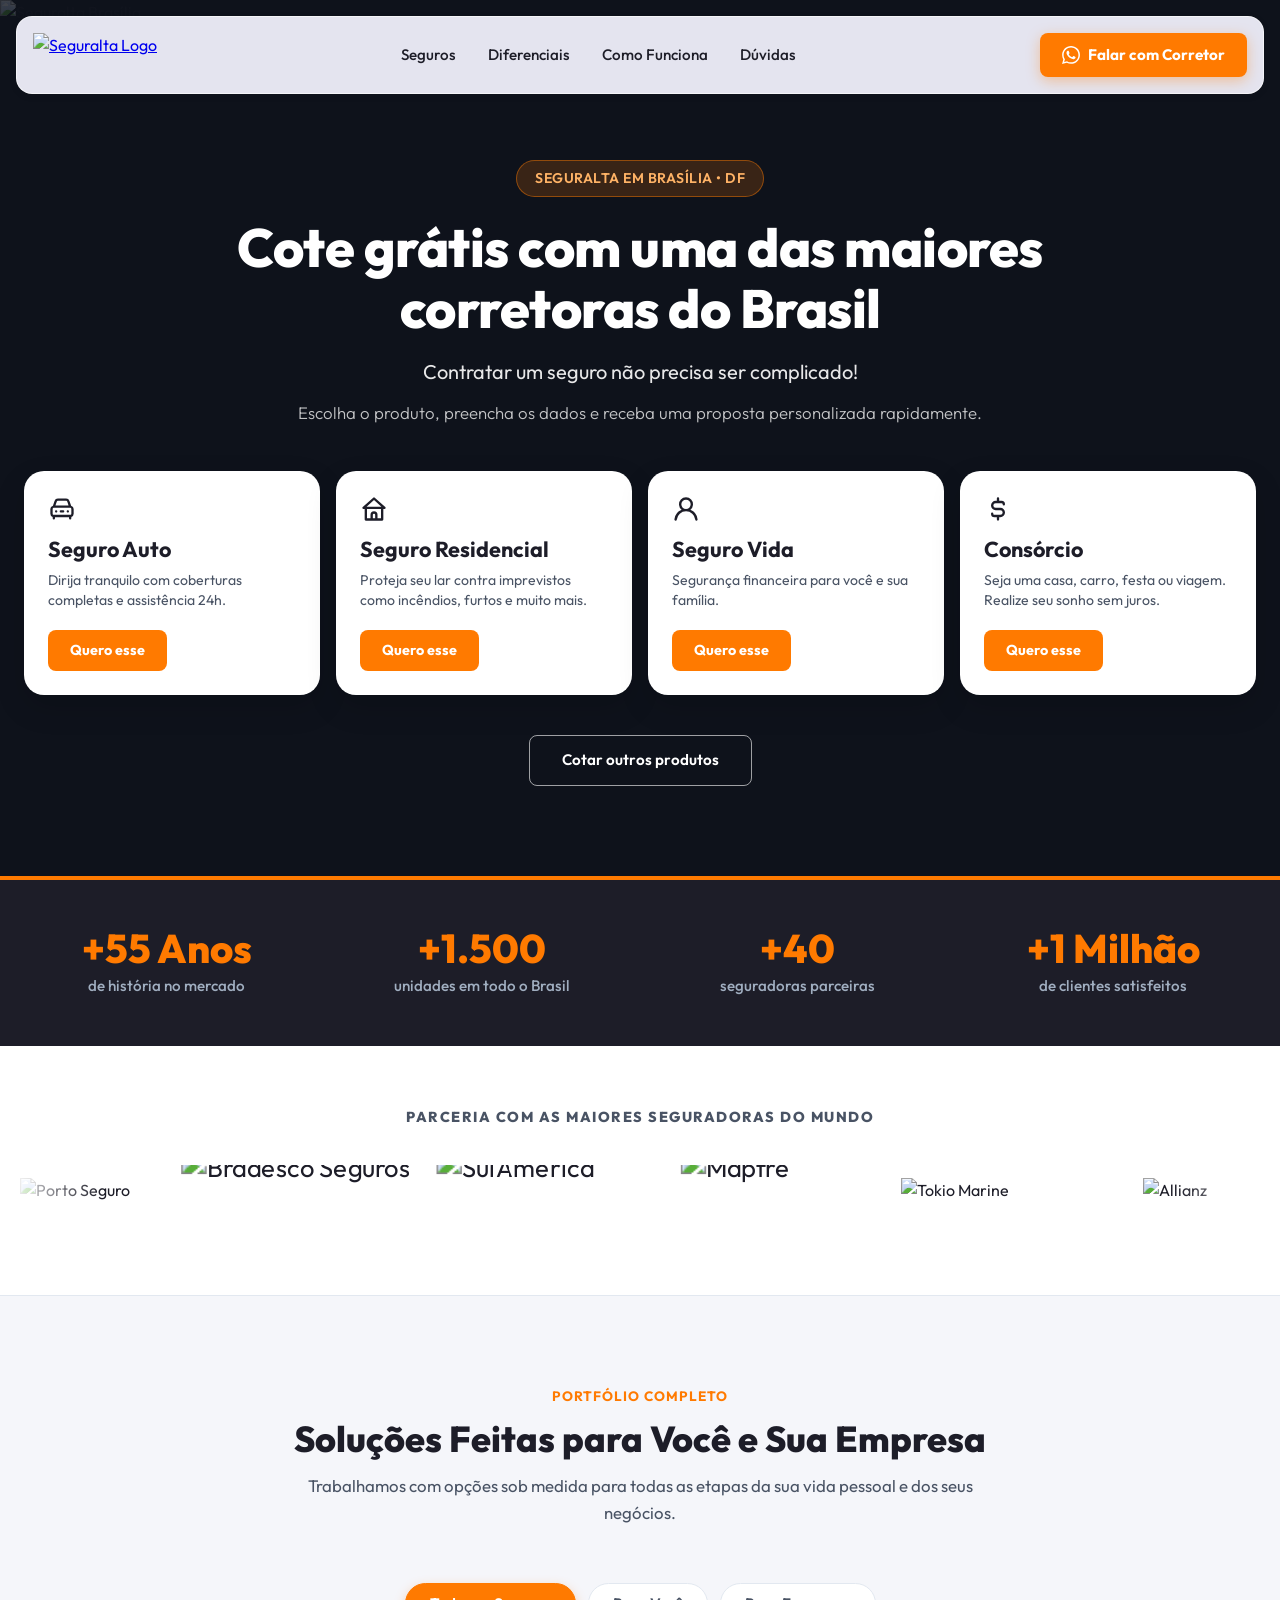
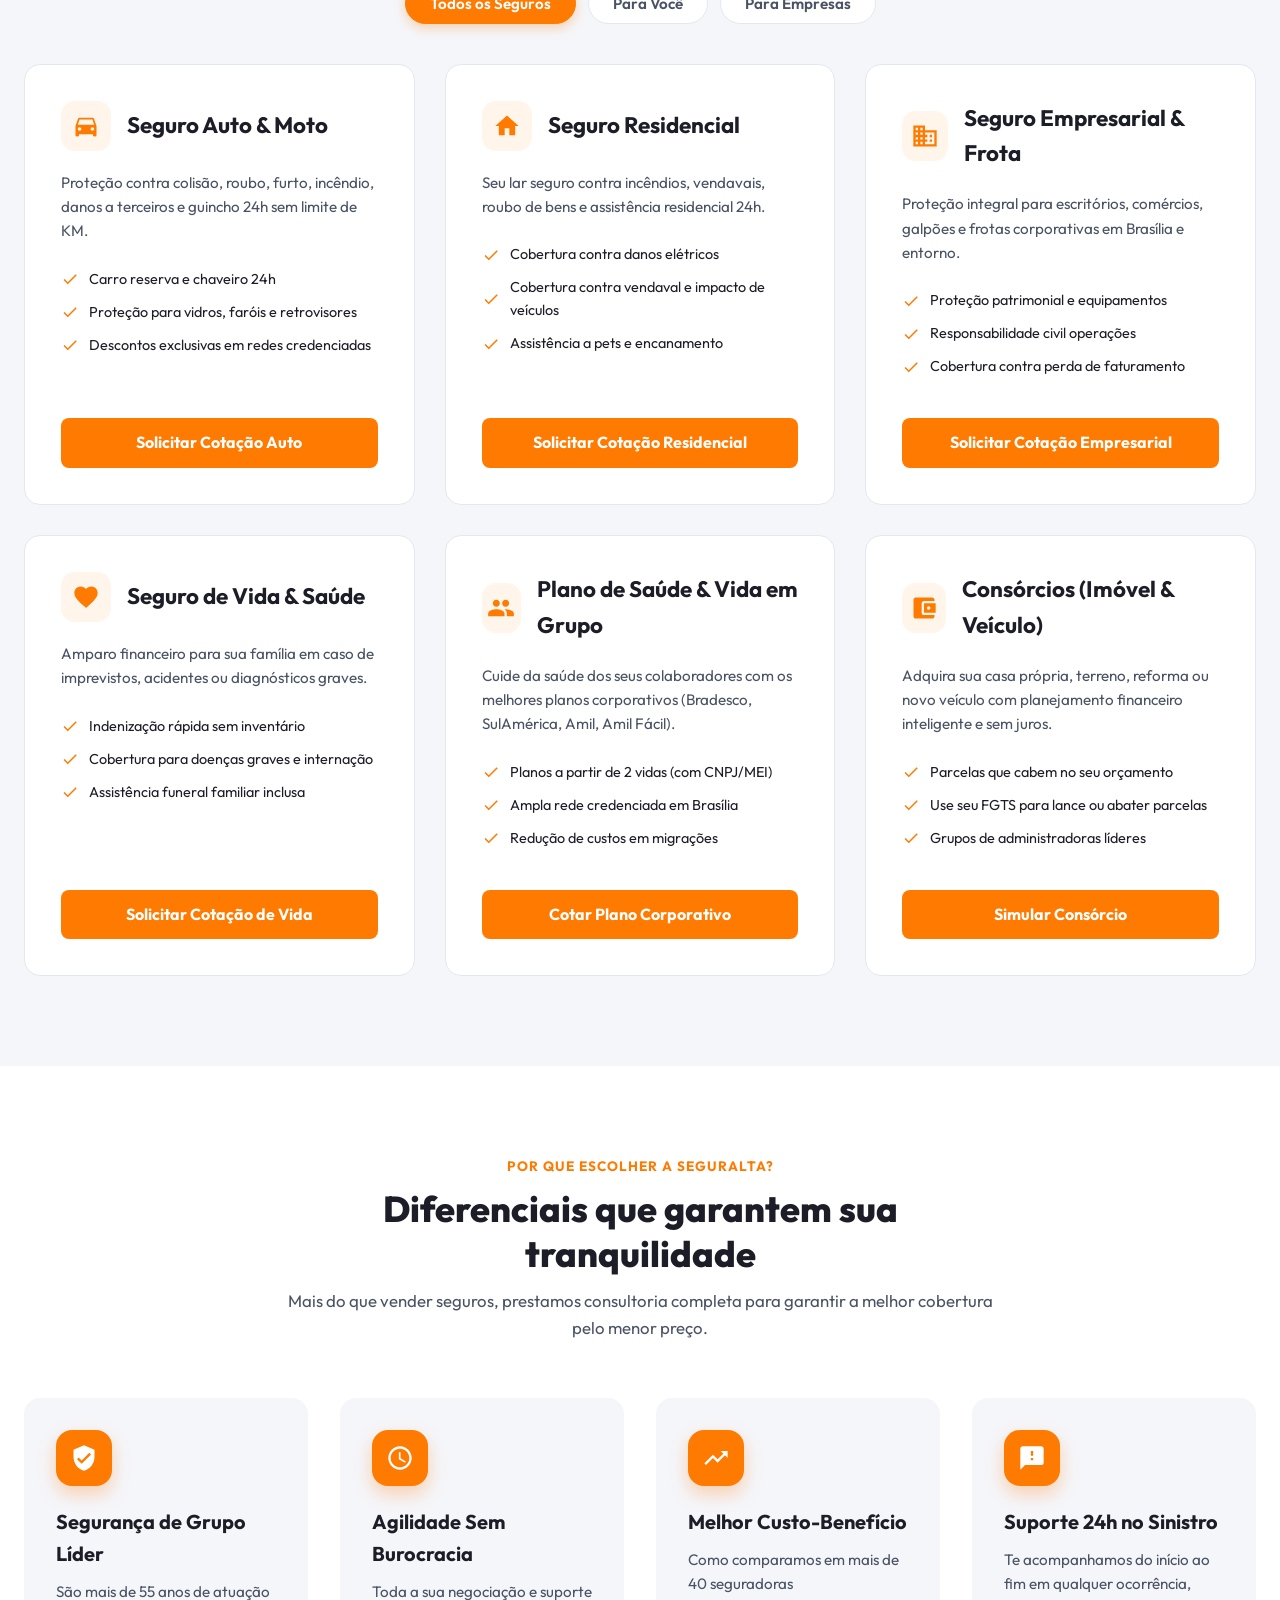
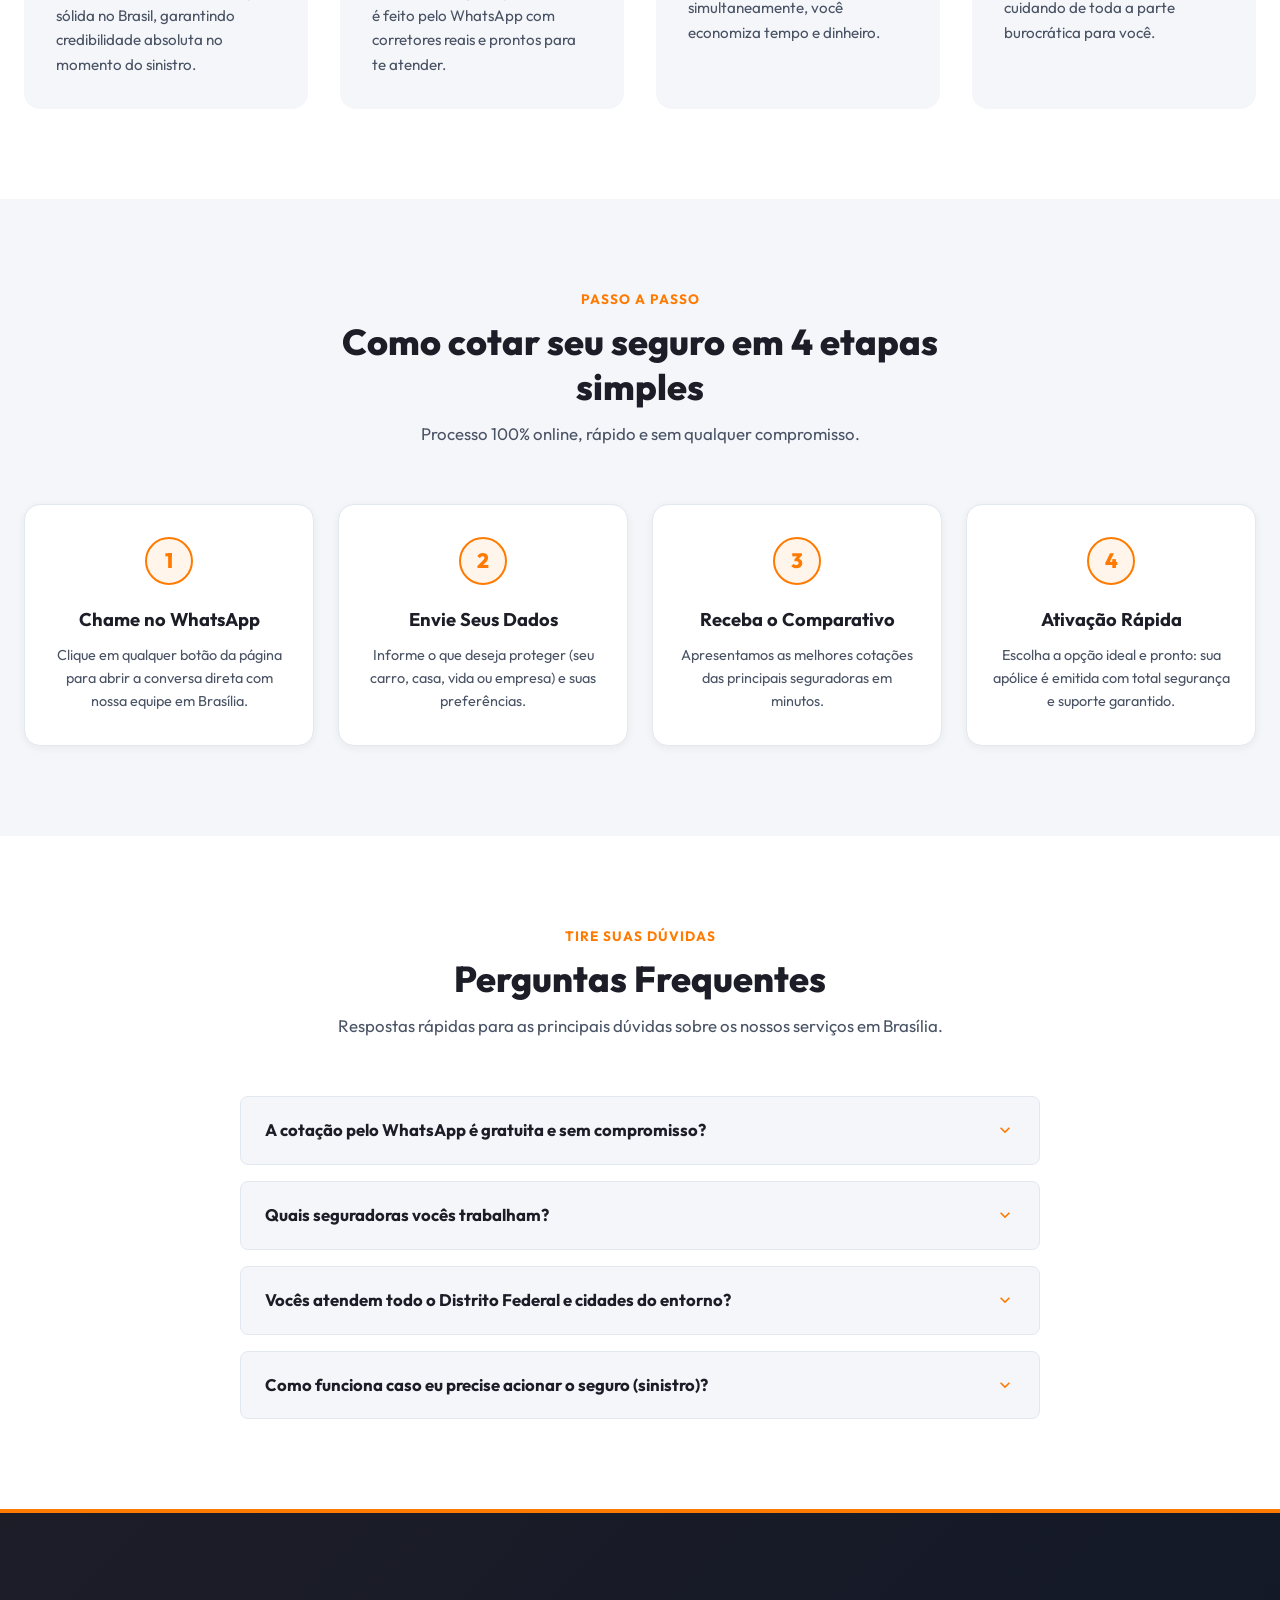
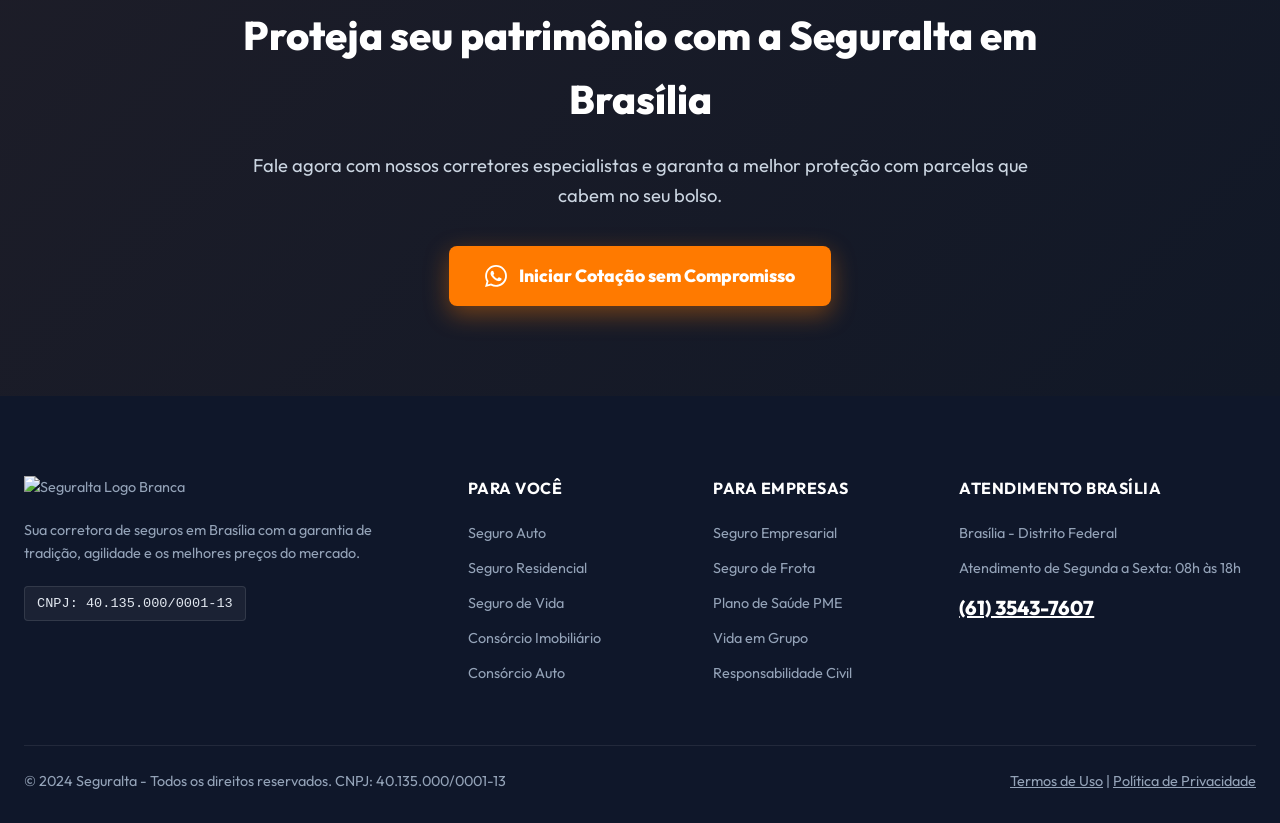
==== commit a2df838e: "Adicionadas paginas de Politica de Privacidade e Termos de Uso para aprovacao Meta App" ====
--- a/index.html
+++ b/index.html
@@ -141,7 +141,7 @@
             </div>
         </section>
 
-        <!-- Insurers Partner Bar (Optical Size Normalized Marquee) -->
+        <!-- Insurers Partner Bar -->
         <section class="insurers-section">
             <div class="container">
                 <div class="insurers-title">PARCERIA COM AS MAIORES SEGURADORAS DO MUNDO</div>
@@ -178,7 +178,7 @@
                         <img src="https://encrypted-tbn0.gstatic.com/images?q=tbn:ANd9GcTsU5Ijsvx7AGrSDzqJdU3lfsoAlvZUbbXcpEkdtB7tqBvobgXLMyikBtSZ&s=10" alt="Liberty Seguros">
                     </div>
 
-                    <!-- Set 2 (Duplicated for infinite seamless marquee) -->
+                    <!-- Set 2 -->
                     <div class="insurer-logo-item">
                         <img src="https://encrypted-tbn0.gstatic.com/images?q=tbn:ANd9GcQwmg4rhW6-Ab8G3N8do08NBAN-cj4x7WewcEfzEIEX1w&s=10" alt="Porto Seguro">
                     </div>
@@ -226,7 +226,6 @@
                 </div>
 
                 <div class="solutions-grid">
-                    
                     <!-- Solution 1 -->
                     <div class="solution-card" data-category="voce">
                         <div class="sol-head">
@@ -328,7 +327,6 @@
                         </ul>
                         <a href="https://wa.me/556135437607" class="btn-sol-cta" target="_blank" rel="noopener noreferrer">Simular Consórcio</a>
                     </div>
-
                 </div>
             </div>
         </section>
@@ -529,7 +527,7 @@
 
             <div class="footer-bottom">
                 <p>&copy; 2024 Seguralta - Todos os direitos reservados. CNPJ: 40.135.000/0001-13</p>
-                <p>Termos de Uso | Política de Privacidade</p>
+                <p><a href="termos-de-uso.html" style="color: #94A3B8; text-decoration: underline;">Termos de Uso</a> | <a href="politica-de-privacidade.html" style="color: #94A3B8; text-decoration: underline;">Política de Privacidade</a></p>
             </div>
         </div>
     </footer>
